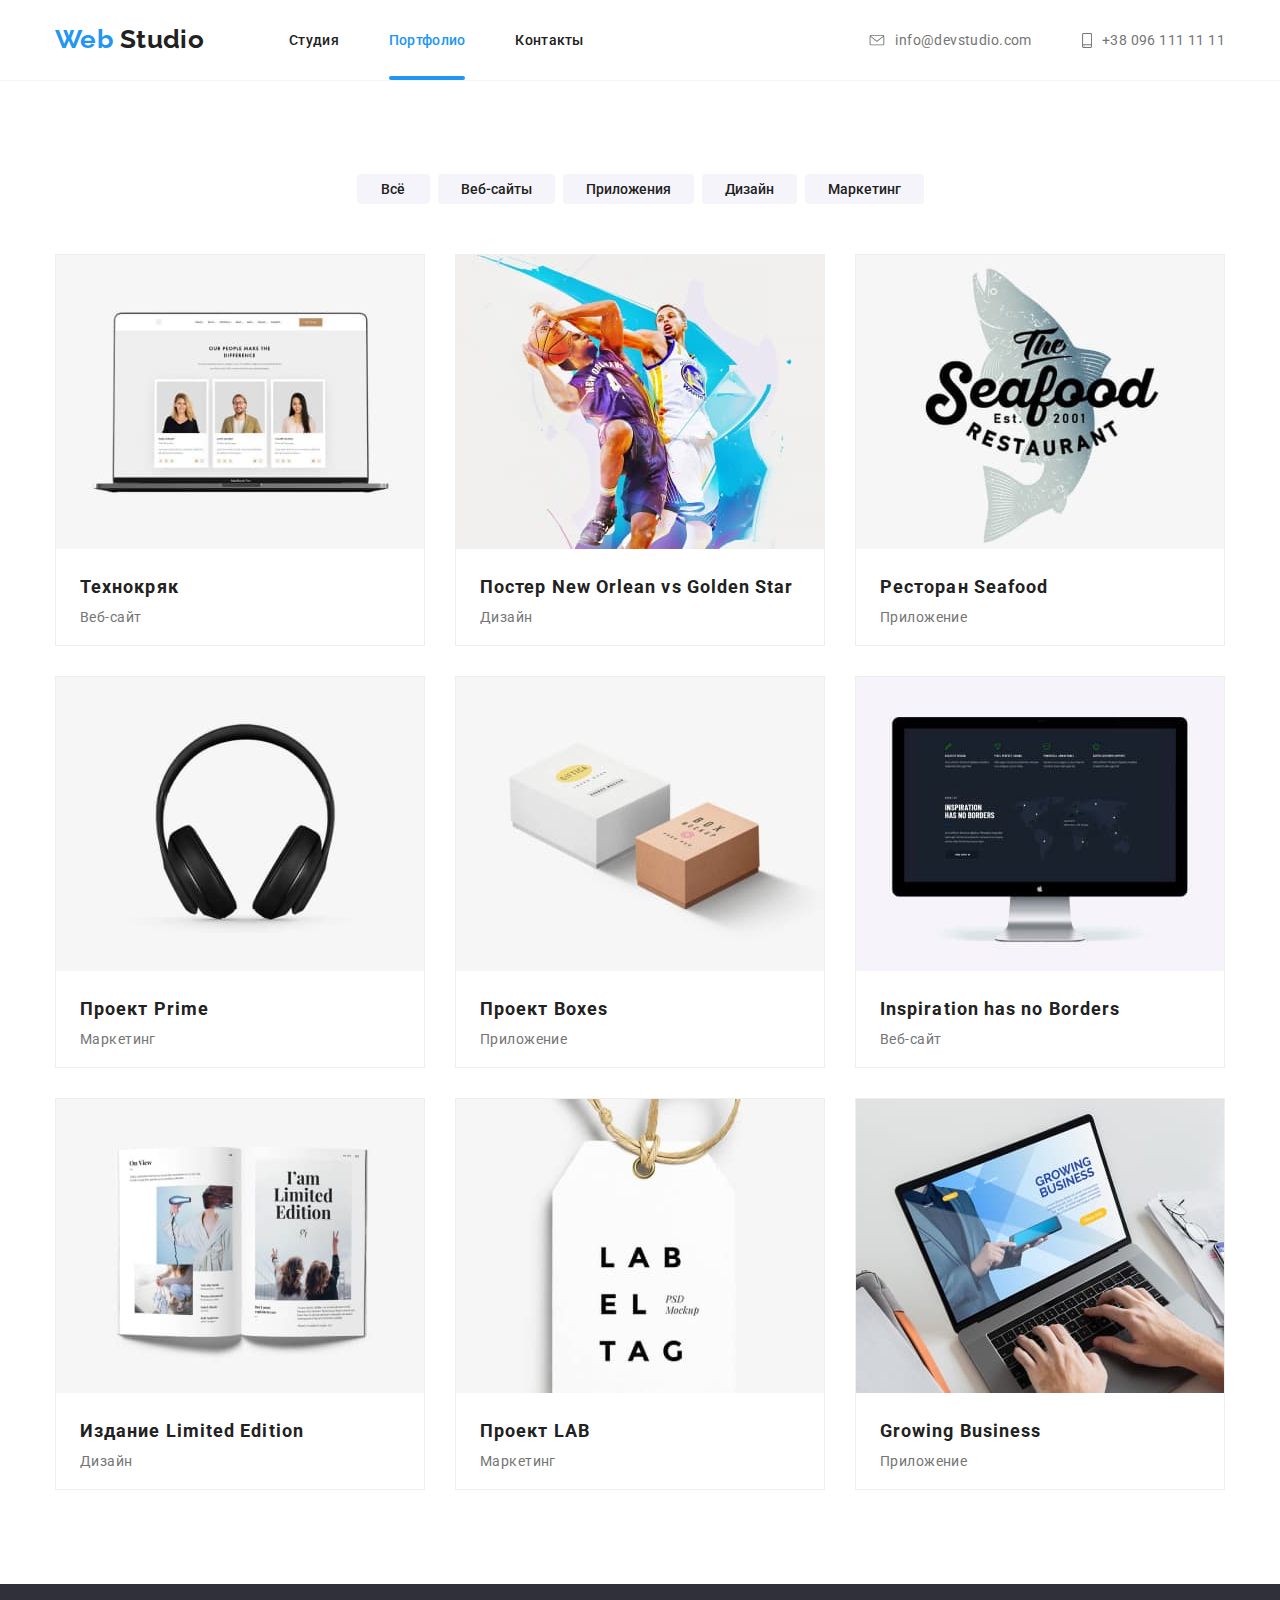
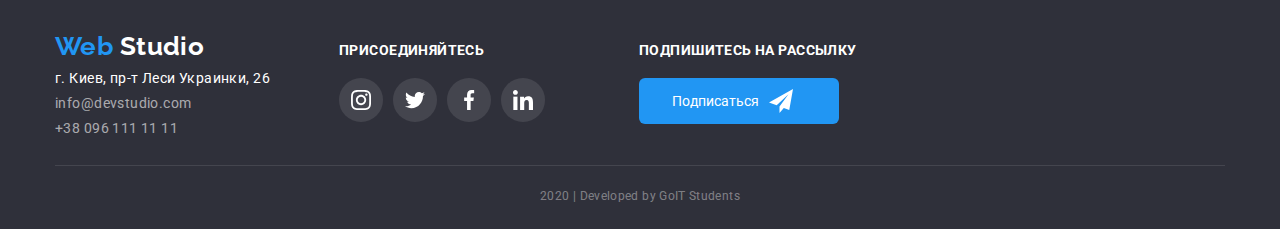
==== portfolio.html @ 6ba38fa1 "реп на дз№6" ====
<!DOCTYPE html>
<html lang="ru">
  <head>
    <meta charset="UTF-8" />
    <meta name="viewport" content="width=device-width, initial-scale=1.0" />
    <link
      href="https://fonts.googleapis.com/css2?family=Raleway:wght@700&family=Roboto:wght@400;500;700;900&display=swap"
      rel="stylesheet"
    />
    <link
      rel="stylesheet"
      href="https://cdnjs.cloudflare.com/ajax/libs/modern-normalize/0.6.0/modern-normalize.min.css"
    />
    <link rel="stylesheet" href="./CSS/style.css" />

    <title>Web Studio v.1</title>
  </head>

  <body>
    <header class="header">
      <div class="conteiner header-flex">
        <a href="./index.html" class="logo">
          <span class="main-logo">Web </span>Studio
          <!-- <svg class="icon header-logo">
              <use href="./img/symbol-defs.svg#icon-header-logo"></use>
            </svg> -->
        </a>
        <nav class="main-nav">
          <ul class="no-padding no-margin flex-nav">
            <li class="item">
              <a href="./index.html" class="link">Студия</a>
            </li>
            <li class="item">
              <a href="./portfolio.html" class="link active">Портфолио </a>
            </li>
            <li class="item">
              <a href="" class="link">Контакты</a>
            </li>
          </ul>
        </nav>
        <address class="header-address">
          <a href="mailto:info@devstudio.com" class="mail">
            <svg class="icon icon-mail">
              <use href="./img/symbol-defs.svg#icon-mail"></use>
            </svg>
            <span class="address-text">info@devstudio.com</span></a
          >

          <a href="tel:+380961111111" class="phone">
            <svg class="icon icon-phone">
              <use href="./img/symbol-defs.svg#icon-phone"></use>
            </svg>
            <span class="address-text">+38 096 111 11 11</span></a
          >
        </address>
      </div>
    </header>

    <main>
      <div class="portfolio">
        <h1 class="is-hidden">Портфолио</h1>
        <!-- filter -->
        <section>
          <div class="filtr">
            <h2 class="filtr-title is-hidden">Фильтр</h2>
            <ul class="conteiner filtr-flex">
              <li class="item">
                <button type="button" class="btn-secondary">Всё</button>
              </li>
              <li class="item">
                <button type="button" class="btn-secondary">Веб-сайты</button>
              </li>
              <li class="item">
                <button type="button" class="btn-secondary">Приложения</button>
              </li>
              <li class="item">
                <button type="button" class="btn-secondary">Дизайн</button>
              </li>
              <li class="item">
                <button type="button" class="btn-secondary">Маркетинг</button>
              </li>
            </ul>
          </div>
        </section>
        <!-- projects -->
        <section class="projects">
          <div class="conteiner">
            <h2 class="projects-title is-hidden">Проекты</h2>
            <ul class="no-margin no-padding projects-list">
              <li class="portfolio-card">
                <a href="">
                  <div class="animation">
                    <img src="./img/img1.jpg" alt="image" width="370px" />
                    <p class="filtr-item">
                      Технокряк это современная площадка распространения
                      коронавируса. Компании используют эту платформу для
                      цифрового шпионажа и атак на защищённые сервера
                      конкурентов.
                    </p>
                  </div>
                  <div class="description">
                    <h3 class="projects-item">Технокряк</h3>
                    <p>Веб-сайт</p>
                  </div>
                </a>
              </li>
              <li class="portfolio-card">
                <a href="">
                  <div class="animation">
                    <img src="./img/img2.jpg" alt="image" width="370px" />
                    <p class="filtr-item">
                      Технокряк это современная площадка распространения
                      коронавируса. Компании используют эту платформу для
                      цифрового шпионажа и атак на защищённые сервера
                      конкурентов.
                    </p>
                  </div>
                  <div class="description">
                    <h3 class="projects-item">
                      Постер New Orlean vs Golden Star
                    </h3>
                    <p>Дизайн</p>
                  </div>
                </a>
              </li>
              <li class="portfolio-card">
                <a href="">
                  <div class="animation">
                    <img src="./img/img3.jpg" alt="image" width="370px" />
                    <p class="filtr-item">
                      Технокряк это современная площадка распространения
                      коронавируса. Компании используют эту платформу для
                      цифрового шпионажа и атак на защищённые сервера
                      конкурентов.
                    </p>
                  </div>
                  <div class="description">
                    <h3 class="projects-item">Ресторан Seafood</h3>
                    <p>Приложение</p>
                  </div></a
                >
              </li>
              <li class="portfolio-card">
                <a href="">
                  <div class="animation">
                    <img src="./img/img4.jpg" alt="image" width="370px" />
                    <p class="filtr-item">
                      Технокряк это современная площадка распространения
                      коронавируса. Компании используют эту платформу для
                      цифрового шпионажа и атак на защищённые сервера
                      конкурентов.
                    </p>
                  </div>
                  <div class="description">
                    <h3 class="projects-item">Проект Prime</h3>
                    <p>Маркетинг</p>
                  </div></a
                >
              </li>
              <li class="portfolio-card">
                <a href="">
                  <div class="animation">
                    <img src="./img/img5.jpg" alt="image" width="370px" />
                    <p class="filtr-item">
                      Технокряк это современная площадка распространения
                      коронавируса. Компании используют эту платформу для
                      цифрового шпионажа и атак на защищённые сервера
                      конкурентов.
                    </p>
                  </div>
                  <div class="description">
                    <h3 class="projects-item">Проект Boxes</h3>
                    <p>Приложение</p>
                  </div></a
                >
              </li>
              <li class="portfolio-card">
                <a href="">
                  <div class="animation">
                    <img src="./img/img6.jpg" alt="image" width="370px" />
                    <p class="filtr-item">
                      Технокряк это современная площадка распространения
                      коронавируса. Компании используют эту платформу для
                      цифрового шпионажа и атак на защищённые сервера
                      конкурентов.
                    </p>
                  </div>
                  <div class="description">
                    <h3 class="projects-item">Inspiration has no Borders</h3>
                    <p>Веб-сайт</p>
                  </div></a
                >
              </li>
              <li class="portfolio-card">
                <a href="">
                  <div class="animation">
                    <img src="./img/img7.jpg" alt="image" width="370px" />
                    <p class="filtr-item">
                      Технокряк это современная площадка распространения
                      коронавируса. Компании используют эту платформу для
                      цифрового шпионажа и атак на защищённые сервера
                      конкурентов.
                    </p>
                  </div>
                  <div class="description">
                    <h3 class="projects-item">Издание Limited Edition</h3>
                    <p>Дизайн</p>
                  </div></a
                >
              </li>
              <li class="portfolio-card">
                <a href="">
                  <div class="animation">
                    <img src="./img/img8.jpg" alt="image" width="370px" />
                    <p class="filtr-item">
                      Технокряк это современная площадка распространения
                      коронавируса. Компании используют эту платформу для
                      цифрового шпионажа и атак на защищённые сервера
                      конкурентов.
                    </p>
                  </div>
                  <div class="description">
                    <h3 class="projects-item">Проект LAB</h3>
                    <p>Маркетинг</p>
                  </div></a
                >
              </li>
              <li class="portfolio-card">
                <a href="">
                  <div class="animation">
                    <img src="./img/img9.jpg" alt="image" width="370px" />
                    <p class="filtr-item">
                      Технокряк это современная площадка распространения
                      коронавируса. Компании используют эту платформу для
                      цифрового шпионажа и атак на защищённые сервера
                      конкурентов.
                    </p>
                  </div>
                  <div class="description">
                    <h3 class="projects-item">Growing Business</h3>
                    <p>Приложение</p>
                  </div>
                </a>
              </li>
            </ul>
          </div>
        </section>
      </div>
    </main>
    <footer class="footer">
      <div class="conteiner footer-flex">
        <address class="contacts">
          <a href="./index.html" class="logo logo-w">
            <span class="main-logo">Web </span>
            <span class="footer-logo">Studio </span>
            <!-- <svg class="icon footer-logo">
                <use href="./img/symbol-defs.svg#icon-footer-logo"></use>
              </svg> -->
          </a>

          <span class="footer-address">г. Киев, пр-т Леси Украинки, 26</span>

          <a href="mailto:info@devstudio.com" class="link">
            info@devstudio.com
          </a>

          <a href="tel:+380961111111" class="link">+38 096 111 11 11</a>
        </address>
        <div class="subscribe-conteiner">
          <b class="subscribe">Присоединяйтесь</b>
          <ul class="no-margin no-padding sub-flex">
            <li class="item">
              <a
                href="https://www.instagram.com/"
                class="footer-link btn-icon icon-instagram"
              >
              </a>
            </li>
            <li class="item">
              <a
                href="https://twitter.com/explore"
                class="footer-link btn-icon icon-twitter"
              >
              </a>
            </li>
            <li class="item">
              <a
                href="https://www.facebook.com/"
                class="footer-link btn-icon icon-facebook"
              >
              </a>
            </li>
            <li class="item">
              <a
                href="https://www.linkedin.com/"
                class="footer-link btn-icon icon-linkedin"
              >
              </a>
            </li>
          </ul>
        </div>
        <div class="form-conteiner">
          <b class="subscribe">Подпишитесь на рассылку</b>
          <form action=""></form>
          <button type="button" class="btn">Подписаться</button>
        </div>
      </div>
      <div class="conteiner">
        <p class="c-right no-margin no-padding">
          2020 | Developed by GoIT Students
        </p>
      </div>
    </footer>
  </body>
</html>
---- CSS/style.css ----
/* Палитра цветов */
/* 
    Основной фон  #FFFFFF;
    Вторичный фон  #F5F4FA;
    Футер фон #2F303A;
    Акцент #2196F3;
    Иконки по умолчанию #AFB1B8;
    Основной цвет текста #757575;
    Вторичный цвет текста #212121;
    
    
*/

:root {
  --main-backgrond: #ffffff;
  --secondary-backgrond: #f5f4fa;
  --accent-collor: #2196f3;
  --main-text-color: #757575;
  --secondary-text-color: #212121;
  --secondary-white-color: #ffffff;
  --icon-color: #afb1b8;
  --cubic: cubic-bezier(0.4, 0, 0.2, 1);
}
/* Обнуление */

/* html {
  box-sizing: border-box;
}

*,
*::before,
*::after {
  box-sizing: inherit;
} */

a {
  text-decoration: none;
  color: inherit;
}

ul {
  list-style: none;
}

img {
  display: block;
}

address {
  font-style: inherit;
}
body {
  font-family: 'roboto', sans-serif;
  color: var(--main-text-color);
  font-size: 14px;
  letter-spacing: 0.03em;
  padding-top: 80px;
}

header {
  position: fixed;
  width: 100%;
  top: 0;
  left: 0;
  z-index: 10;
}

.is-hidden {
  display: none;
}

.no-padding {
  padding: 0;
}

.no-margin {
  margin: 0;
}

/* Стили текста и цвета */

/* Header */

header {
  background-color: var(--main-backgrond);
  border-bottom: 1px solid var(--secondary-backgrond);
}

/* Стиль логотиа */
.logo {
  font-family: 'Raleway', sans-serif;
  color: var(--secondary-text-color);
  font-weight: 700;
  font-size: 26px;

  transition: 250ms text-shadow var(--cubic);
}
.main-logo {
  font-family: 'Raleway', sans-serif;
  color: var(--accent-collor);
  font-weight: 700;
  font-size: 26px;
}
.logo:hover,
.logo:focus {
  text-shadow: 1px 4px 6px rgba(0, 0, 0, 0.16), 0px 4px 4px rgba(0, 0, 0, 0.06),
    0px 1px 1px rgba(0, 0, 0, 0.12);
}

.logo-w:hover,
.logo-w:focus {
  text-shadow: 1px 4px 6px rgba(255, 255, 255, 0.16),
    0px 4px 4px rgba(182, 173, 173, 0.06), 0px 1px 1px rgba(179, 165, 165, 0.12);
}

/* Стили главной навигации */
.main-nav {
  color: var(--secondary-text-color);
  font-weight: 500;
  font-size: 14px;
  letter-spacing: 0.02em;
}

.main-nav .link {
  transition: 250ms color var(--cubic);
}

.link:hover,
.link:focus {
  color: var(--accent-collor);
}

.active {
  position: relative;
  color: var(--accent-collor);
  /* padding-bottom: 32px;
  border-bottom: 3px solid var(--accent-collor); */
}

.active::after {
  position: absolute;
  bottom: 0;
  left: 0;

  width: 100%;
  border: var(--accent-collor) solid 2px;
  border-radius: 2px;

  content: '';
}

/* Стиль аднесса */
.mail:hover,
.mail:focus,
.phone:hover,
.phone:focus {
  color: var(--accent-collor);
}

/* Footer */

.footer-logo {
  color: var(--secondary-white-color);
}
footer {
  color: var(--secondary-wight-color);
  background-color: #2f303a;
}

.footer-address {
  display: block;
  color: var(--secondary-white-color);
  margin-top: 8px;
}

.footer-link {
  color: var(--secondary-white-color);
  background: rgba(255, 255, 255, 0.1);
  transition: 250ms background-color var(--cubic);
}
.footer-link:hover,
.footer-link:focus {
  background-color: var(--accent-collor);
}
.subscribe {
  font-size: 14px;
  line-height: 16px;
  letter-spacing: 0.03em;
  text-transform: uppercase;
}
.contacts .link {
  color: rgba(255, 255, 255, 0.6);
  transition: 250ms color cubic-bezier(0.4, 0, 0.2, 1);
}
.contacts .link:hover,
.contacts .link:focus {
  color: var(--accent-collor);
}
.c-right {
  color: rgba(255, 255, 255, 0.4);
  font-size: 12px;
  line-height: 200%;
  text-align: center;
  letter-spacing: 0.03em;
}

/* main */

.hero-title {
  color: var(--secondary-white-color);
  font-weight: 900;
  font-size: 44px;
  line-height: 136%;
  text-align: center;
  letter-spacing: 0.06em;
  text-transform: uppercase;
}

.hero-link {
  font-weight: 700;
  font-size: 16px;
  line-height: 187%;
  letter-spacing: 0.03em;
  color: var(--secondary-white-color);
  transition: 250ms all var(--cubic);
}
.hero-link:hover,
.hero-link:focus {
  box-shadow: 1px 4px 6px rgba(255, 255, 255, 0.16),
    0px 4px 4px rgba(255, 252, 252, 0.06), 0px 1px 1px rgba(209, 197, 197, 0.12);
  transform: translate(1px, 1px);
}

.features-item {
  color: var(--secondary-text-color);
  font-weight: bold;
  font-size: 14px;
  line-height: 114%;
  letter-spacing: 0.03em;
  text-transform: uppercase;
}
.features-text {
  font-weight: normal;
  font-size: 14px;
  line-height: 171%;
}
/* work */

.work-title {
  font-weight: bold;
  font-size: 36px;
  line-height: 117%;
  text-align: center;
}

.work-item {
  color: var(--secondary-white-color);
  font-size: 14px;
  line-height: 1.2;
  text-align: center;
  text-transform: uppercase;
}

/* team */

.team {
  background-color: var(--secondary-backgrond);
}
.human:hover {
  box-shadow: 1px 4px 6px rgba(0, 0, 0, 0.16), 0px 4px 4px rgba(0, 0, 0, 0.06),
    0px 1px 1px rgba(0, 0, 0, 0.12);
}

.human-contacts .link {
  display: flex;
  justify-content: center;
  align-items: center;
  color: var(--icon-color);
  width: 44px;
  height: 44px;
  border: 1px solid transparent;
  border-radius: 50px;
  background-color: var(--secondary-white-color);
  transition: 250ms color var(--cubic), 250ms background-color var(--cubic);
}

.human-contacts .link:hover,
.human-contacts .link:focus {
  color: var(--secondary-white-color);
  background-color: var(--accent-collor);
}

.team-name {
  color: var(--secondary-text-color);
  font-weight: 500;
  font-size: 16px;
  line-height: 1.2;
  /* text-align: center; */
}

/* Company */

.company-title {
  font-weight: bold;
  font-size: 36px;
  line-height: 117%;
  text-align: center;
}

.company-item:hover,
.company-item:focus {
  border-color: var(--accent-collor);
  color: var(--accent-collor);
}
.company-item a:focus {
  border-color: var(--accent-collor);
  color: var(--accent-collor);
}

/* portfolio */

.filtr-item {
  position: absolute;
  top: 0;
  left: 0;

  font-weight: 500;
  font-size: 18px;
  line-height: 156%;
  text-align: center;
  background-color: rgba(33, 150, 243, 0.9);
  color: var(--secondary-white-color);
  opacity: 0;
  transform: translateY(100%);

  transition: 250ms transform var(--cubic), 250ms opacity var(--cubic);
}

.portfolio-card:hover .filtr-item {
  transform: translateY(0);
  opacity: 1;
}

.portfolio-card a:focus .filtr-item {
  transform: translateY(0);
  opacity: 1;
}

.animation {
  position: relative;
  overflow: hidden;
}

.projects-item {
  color: var(--secondary-text-color);
  font-weight: 700;
  font-size: 18px;
  line-height: 200%;
  letter-spacing: 0.06em;
}

.human {
  background-color: var(--main-backgrond);
  box-shadow: 1px 4px 6px rgba(0, 0, 0, 0.16), 0px 4px 4px rgba(0, 0, 0, 0.06),
    0px 1px 1px rgba(0, 0, 0, 0.12);
}

.box-title {
  position: absolute;
  bottom: 0;
  color: var(--secondary-white-color);
  font-weight: 700;
  font-size: 14px;
  line-height: 1.2;
  text-align: center;
  text-transform: uppercase;
  background-color: rgba(47, 48, 58, 0.8);
}

.work-title,
.team-title,
.company-title {
  color: var(--secondary-text-color);
  font-weight: 700;
  font-size: 36px;
  line-height: 1.6;
  text-align: center;
}

.invisibl {
  background-color: rgba(255, 255, 255, 0);
  color: rgba(255, 255, 255, 0);
}

/* Блочная модель */

.conteiner {
  width: 1200px;
  padding: 0 15px;
  margin: 0 auto;
  /* outline: 3px solid aqua; */
}

.btn {
  display: inline-block;
  min-width: 200px;
  border: 1px solid transparent;
  padding: 10px 32px;
  border-radius: 6px;
  color: var(--secondary-white-color);
  background-color: var(--accent-collor);
}

btn:hover,
btn:focus {
  box-shadow: 0px 2px 2px rgba(0, 0, 0, 0.3);
}

.btn:active {
  box-shadow: inset 0px 2px 2px rgba(0, 0, 0, 0.3);
}

/* header */

/* header {
  padding: 25px 0;
} */

/* hero */

.hero {
  text-align: center;
  padding: 200px 0;
}

.hero-link {
  margin-top: 30px;
  text-align: center;
}

/* features */

.features {
  padding-top: 94px;
}

.features-text {
  margin-top: 10px;
}

/* Work */

.work {
  padding: 94px 0;
}

.box-title {
  width: 370px;
  padding: 27px 82px;
}

.work ul {
  margin-top: 50px;
}

/* team */

.team {
  padding: 94px 0;
}

.team ul {
  margin-top: 50px;
}

.human {
  width: 270px;
  text-align: center;
}

.team > ul {
  margin-top: 50px;
}

.human > h3 {
  margin-top: 30px;
}

.human > p {
  margin-top: 10px;
}

.human > ul {
  margin: 16px;
}

/* company */

.company {
  padding: 94px 0;
  text-align: center;
}

.company-list {
  margin-top: 50px;
}

/* footer */

.btn-icon {
  display: inline-flex;
  border: 1px solid transparent;
  width: 44px;
  height: 44px;
  justify-content: center;
  align-items: center;
  border-radius: 50px;
  color: var(--secondary-white-color);
  background: rgba(255, 255, 255, 0.1);
}

.btn-icon:hover,
.btn-icon:focus {
  background-color: var(--accent-collor);
}
.btn-icon:active {
  box-shadow: inset 0px 2px 2px rgba(0, 0, 0, 0.3);
}

.icon-instagram {
  background-image: url(../img/instagram-2.svg);
  background-repeat: no-repeat;
  background-position: center;
}

.icon-twitter {
  background-image: url(../img/twitter-2.svg);
  background-repeat: no-repeat;
  background-position: center;
}

.icon-facebook {
  background-image: url(../img/facebook-2.svg);
  background-repeat: no-repeat;
  background-position: center;
}

.icon-linkedin {
  background-image: url(../img/linkedin-2.svg);
  background-repeat: no-repeat;
  background-position: center;
}

.contacts > .link {
  display: block;
  margin-top: 9px;
}

.subscribe {
  color: var(--secondary-white-color);
  display: inline-block;
  margin-bottom: 20px;
}

/* c-right */

.c-right {
  padding: 18px 0 21px;
  border-top: 1px solid rgba(255, 255, 255, 0.1);
}

/* Portfolio */

.portfolio {
  padding: 94px 0;
}
.description {
  padding-left: 24px;
}
/* filtr */

.btn-secondary {
  display: inline-block;
  min-width: 73px;
  border: 1px solid transparent;
  padding: 6px 22px;
  border-radius: 4px;
  font-weight: 500;
  color: var(--secondary-text-color);
  background-color: var(--secondary-backgrond);
  transition: 250ms all var(--cubic);
}

.btn-secondary:hover,
.btn-secondary:focus {
  color: var(--secondary-white-color);
  background-color: var(--accent-collor);
  box-shadow: 1px 4px 6px rgba(0, 0, 0, 0.16), 0px 4px 4px rgba(0, 0, 0, 0.06),
    0px 1px 1px rgba(0, 0, 0, 0.12);
}

.btn-secondary:active {
  box-shadow: inset 0px 2px 2px rgba(0, 0, 0, 0.3);
}

.portfolio-card {
  width: 370px;
  border: 1px solid #eeeeee;
}

.portfolio-card a {
  display: block;
  padding-bottom: 20px;
}

.portfolio-card:hover,
.portfolio-card a:focus {
  box-shadow: 1px 4px 6px rgba(0, 0, 0, 0.16), 0px 4px 4px rgba(0, 0, 0, 0.06),
    0px 1px 1px rgba(0, 0, 0, 0.12);
  transition: 250ms box-shadow var(--cubic);
}

.filtr-item {
  padding: 63px 24px;
}

.portfolio-card p {
  margin: 0;
}
.projects-item {
  margin: 20px 0 4px 0;
}

/* Flex index */

.flex-nav {
  display: flex;
}
.main-nav {
  margin-left: 85px;
}
.main-nav .item + .item {
  margin-left: 50px;
}
.flex-nav .link {
  display: block;
  padding-top: 32px;
  padding-bottom: 32px;
  border-radius: 2px;
}

.header-address {
  display: flex;
  margin-left: auto;
}
.mail {
  margin-right: 50px;
}
.header-flex {
  display: flex;
  align-items: center;
}

.features-flex {
  display: flex;
}
.features-flex .item + .item {
  margin-left: 30px;
}

.work-flex {
  display: flex;
}
.work-flex .item + .item {
  margin-left: 30px;
}

.team-flex {
  display: flex;
}
.team-flex .human + .human {
  margin-left: 30px;
}

.human-contacts {
  display: flex;
  justify-content: center;
  align-items: center;
}

.human-contacts .item + .item {
  margin-left: 10px;
}

.company-list {
  display: flex;
}

.company-item {
  display: flex;
  justify-content: center;
  align-items: center;
  height: 90px;
  width: 170px;
  border: 1px solid #afb1b8;
  border-radius: 4px;
  color: var(--icon-color);
  transition: 250ms color var(--cubic);
}

.company-list .company-item + .company-item {
  margin-left: 30px;
}

.footer-flex {
  display: flex;
  align-items: baseline;
  padding-top: 48px;
  padding-bottom: 28px;
}

.sub-flex {
  display: flex;
}
.sub-flex .item + .item {
  margin-left: 10px;
}

.subscribe-conteiner {
  margin-left: 69px;
}

.form-conteiner {
  margin-left: 94px;
}

/* Flex portfolio */

.filtr-flex {
  display: flex;
  justify-content: center;
}
.filtr-flex .item + .item {
  margin-left: 8px;
}

.projects-list {
  display: flex;
  flex-wrap: wrap;
}

/* Grid */

.portfolio-card {
  margin-top: 50px;
  margin-right: 30px;
}
.portfolio-card:nth-child(3n) {
  margin-right: 0;
}
.portfolio-card:nth-child(n + 4) {
  margin-top: 30px;
}

/* Оформление иконок и фона */

.hero {
  height: 600px;
  max-width: 1600px;
  margin-left: auto;
  margin-right: auto;

  background-color: rgba(47, 48, 58, 0.8);
  background-image: linear-gradient(
      to right,
      rgba(47, 48, 58, 0.8),
      rgba(47, 48, 58, 0.8)
    ),
    url(../img/hero-img.jpg);
  background-repeat: no-repeat;
}

.form-conteiner .btn::after {
  display: inline-block;
  content: '';
  width: 24px;
  height: 24px;
  margin-left: 10px;
  background-image: url(../img/icon-send.svg);
  background-repeat: no-repeat;
  background-position: center;
}

.form-conteiner .btn {
  display: flex;
  align-items: center;
  transition: 250ms box-shadow var(--cubic);
}
.form-conteiner .btn:hover,
.form-conteiner .btn:focus {
  box-shadow: 1px 4px 6px rgba(230, 218, 218, 0.16),
    0px 4px 4px rgba(175, 145, 145, 0.06), 0px 1px 1px rgba(133, 130, 130, 0.12);
}

.features-item::before {
  display: block;
  content: '';
  width: 270px;
  height: 120px;
  margin-left: auto;
  margin-right: auto;
  margin-bottom: 30px;
  border-radius: 4px;
  background-color: #f5f4fa;
  background-repeat: no-repeat;
  background-position: center;
}

.icon-feature-1::before {
  background-image: url(../img/feature-1.svg);
}
.icon-feature-2::before {
  background-image: url(../img/feature-2.svg);
}
.icon-feature-3::before {
  background-image: url(../img/feature-3.svg);
}
.icon-feature-4::before {
  background-image: url(../img/feature-4.svg);
}

.human-contacts .icon {
  width: 20px;
  height: 20px;
}

.logo-1 {
  width: 45px;
  height: 50px;
}

.logo-2 {
  width: 40px;
  height: 52px;
}

.logo-3 {
  width: 41px;
  height: 43px;
}

.logo-4 {
  width: 80px;
  height: 42px;
}

.logo-5 {
  width: 59px;
  height: 47px;
}

.logo-6 {
  width: 89px;
  height: 45px;
}

.footer-logo,
.header-logo {
  width: 153px;
  height: 31px;
}
.mail,
.phone {
  display: flex;
  align-items: center;
  transition: 250ms color var(--cubic);
}
.icon-mail {
  width: 16px;
  height: 11px;
}
.icon-phone {
  width: 10px;
  height: 15px;
}

.address-text {
  margin-left: 10px;
}

.icon {
  fill: currentColor;
}

.box {
  position: relative;
  transition: 250ms box-shadow var(--cubic);
}
.box:hover {
  box-shadow: 1px 4px 6px rgba(0, 0, 0, 0.16), 0px 4px 4px rgba(0, 0, 0, 0.06),
    0px 1px 1px rgba(0, 0, 0, 0.12);
}
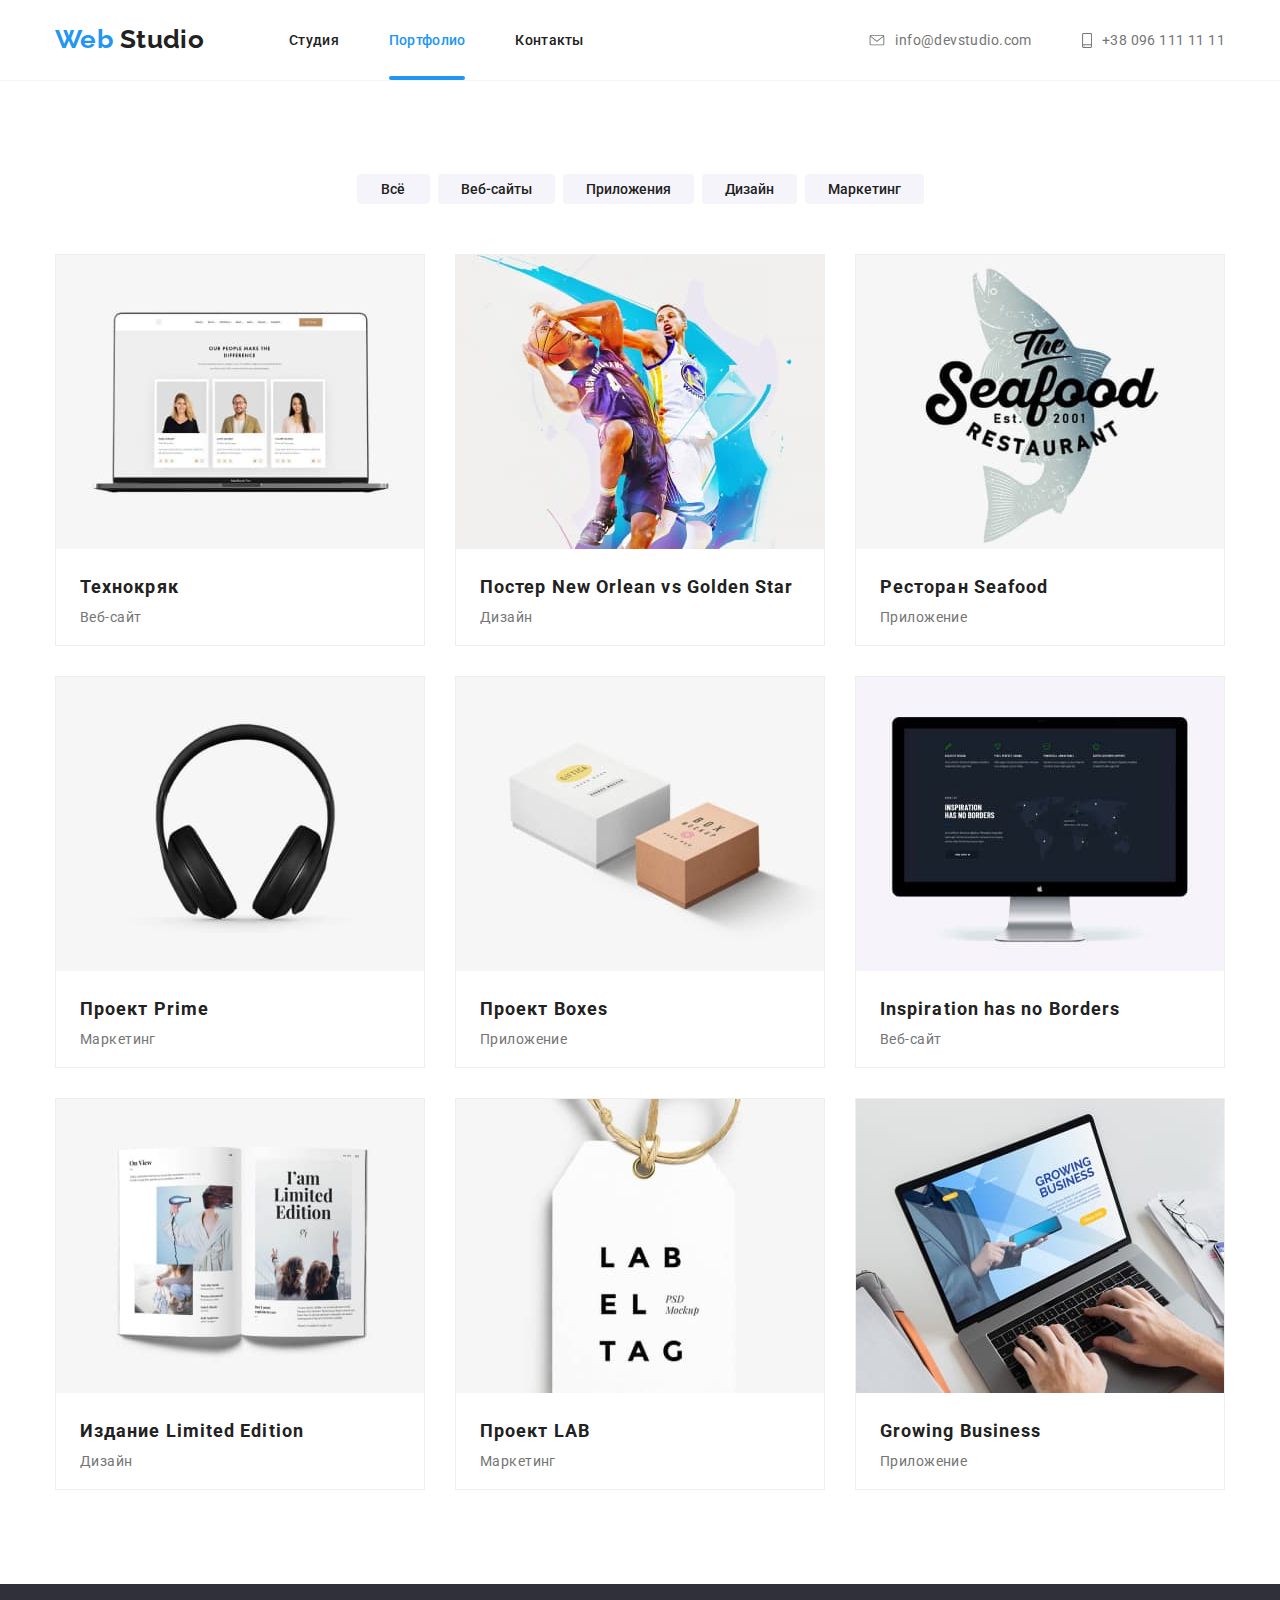
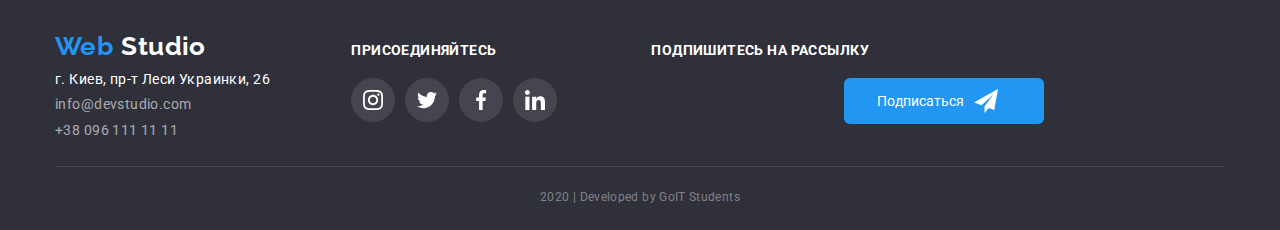
==== commit 697eca0f: "Сделан чекбокс, исправлены клас, добавлена анимация на лейблысы в портфлио" ====
--- a/portfolio.html
+++ b/portfolio.html
@@ -58,11 +58,11 @@
 
     <main>
       <div class="portfolio">
-        <h1 class="is-hidden">Портфолио</h1>
+        <h1 class="hide">Портфолио</h1>
         <!-- filter -->
         <section>
           <div class="filtr">
-            <h2 class="filtr-title is-hidden">Фильтр</h2>
+            <h2 class="filtr-title hide">Фильтр</h2>
             <ul class="conteiner filtr-flex">
               <li class="item">
                 <button type="button" class="btn-secondary">Всё</button>
@@ -85,7 +85,7 @@
         <!-- projects -->
         <section class="projects">
           <div class="conteiner">
-            <h2 class="projects-title is-hidden">Проекты</h2>
+            <h2 class="projects-title hide">Проекты</h2>
             <ul class="no-margin no-padding projects-list">
               <li class="portfolio-card">
                 <a href="">
--- a/CSS/style.css
+++ b/CSS/style.css
@@ -66,7 +66,20 @@
 }
 
 .is-hidden {
-  display: none;
+  visibility: hidden;
+  opacity: 0;
+  pointer-events: none;
+}
+
+.hide {
+  position: absolute;
+  width: 1;
+  height: 1;
+  margin: -1px;
+  padding: 0;
+  border: 0;
+  clip: rect(0 0 0 0);
+  overflow: hidden;
 }
 
 .no-padding {
@@ -162,6 +175,7 @@
 .footer-logo {
   color: var(--secondary-white-color);
 }
+
 footer {
   color: var(--secondary-wight-color);
   background-color: #2f303a;
@@ -183,6 +197,8 @@
   background-color: var(--accent-collor);
 }
 .subscribe {
+  display: block;
+  width: 100%;
   font-size: 14px;
   line-height: 16px;
   letter-spacing: 0.03em;
@@ -222,13 +238,12 @@
   line-height: 187%;
   letter-spacing: 0.03em;
   color: var(--secondary-white-color);
-  transition: 250ms all var(--cubic);
+  transition: 250ms box-shadow var(--cubic);
 }
 .hero-link:hover,
 .hero-link:focus {
   box-shadow: 1px 4px 6px rgba(255, 255, 255, 0.16),
     0px 4px 4px rgba(255, 252, 252, 0.06), 0px 1px 1px rgba(209, 197, 197, 0.12);
-  transform: translate(1px, 1px);
 }
 
 .features-item {
@@ -556,6 +571,14 @@
   margin-top: 9px;
 }
 
+.contacts > a {
+  display: flex;
+}
+
+.logo-w > span {
+  margin-right: 8px;
+}
+
 .subscribe {
   color: var(--secondary-white-color);
   display: inline-block;
@@ -731,7 +754,11 @@
 }
 
 .form-conteiner {
+  display: flex;
+  flex-wrap: wrap;
+  justify-content: center;
   margin-left: 94px;
+  width: 100%;
 }
 
 /* Flex portfolio */
@@ -794,6 +821,7 @@
 .form-conteiner .btn {
   display: flex;
   align-items: center;
+  margin-left: 12px;
   transition: 250ms box-shadow var(--cubic);
 }
 .form-conteiner .btn:hover,
@@ -900,3 +928,304 @@
   box-shadow: 1px 4px 6px rgba(0, 0, 0, 0.16), 0px 4px 4px rgba(0, 0, 0, 0.06),
     0px 1px 1px rgba(0, 0, 0, 0.12);
 }
+
+/* modal */
+
+.backdrop {
+  position: fixed;
+  top: 0;
+  left: 0;
+  width: 100%;
+  height: 100%;
+  background-color: rgba(0, 0, 0, 0.2);
+  z-index: 20;
+  opacity: 1;
+
+  transition: 150ms all var(--cubic);
+}
+
+.modal {
+  position: absolute;
+  top: 50%;
+  left: 50%;
+  transform: translate(-50%, -50%) scale(1);
+  width: 528px;
+  height: 581px;
+  background-color: var(--main-backgrond);
+  padding: 40px;
+  border-radius: 4px;
+  box-shadow: 0px 2px 1px rgba(0, 0, 0, 0.2), 0px 1px 1px rgba(0, 0, 0, 0.14),
+    0px 1px 3px rgba(0, 0, 0, 0.12);
+  opacity: 1;
+  transition: 250ms all var(--cubic);
+}
+
+.backdrop.is-hidden .modal {
+  top: 50%;
+  left: 50%;
+  transform: translate(-50%, -50%) scale(0.7);
+  opacity: 0;
+}
+
+.form {
+  display: flex;
+  flex-direction: column;
+}
+
+.form-title {
+  display: block;
+  font-weight: bold;
+  font-size: 20px;
+  line-height: 23px;
+  text-align: center;
+  letter-spacing: 0.03em;
+  margin-bottom: 30px;
+  color: var(--secondary-text-color);
+}
+
+.form-aria {
+  position: relative;
+  display: block;
+  margin-bottom: 28px;
+  border: 1px solid rgba(33, 33, 33, 0.2);
+  border-radius: 4px;
+}
+
+.user-data:hover ~ .icon,
+.user-data:focus ~ .icon {
+  color: var(--accent-collor);
+}
+
+.user-data:hover,
+.user-data:focus {
+  border-color: var(--accent-collor);
+  outline: var(--accent-collor);
+}
+
+.form-item {
+  display: flex;
+  width: 100%;
+  margin-bottom: 28px;
+}
+
+.user-data {
+  display: block;
+  width: 100%;
+  padding: 12px 42px;
+  border: 1px solid transparent;
+}
+.label {
+  display: block;
+  position: absolute;
+  top: 50%;
+  left: 42px;
+  transform: translateY(-50%);
+  transition: 250ms transform var(--cubic);
+}
+
+.user-data:not(:placeholder-shown) + .label {
+  transform: translateY(-42px) translateX(-38px);
+  /* color: var(--accent-collor); */
+}
+
+/* text aria  */
+
+.text-aria {
+  position: relative;
+}
+
+.coment-title {
+  position: absolute;
+  top: 12px;
+  left: 13px;
+  transition: 250ms transform var(--cubic);
+}
+
+.coment {
+  display: block;
+  width: 100%;
+  height: 120px;
+  padding: 12px 16px;
+  border: 1px solid rgba(33, 33, 33, 0.2);
+  border-radius: 4px;
+  margin-bottom: 20px;
+  resize: none;
+}
+.coment:hover,
+.coment:focus {
+  border-color: var(--accent-collor);
+  outline: var(--accent-collor);
+}
+
+.coment:hover + .coment-title,
+.coment:focus + .coment-title {
+  color: var(--accent-collor);
+  animation: comentGO 300ms var(--cubic);
+  animation-fill-mode: forwards;
+}
+
+.coment:not(:placeholder-shown) + .coment-title {
+  transform: translateY(-35px) translateX(-9px);
+}
+
+.policy {
+  display: flex;
+  align-items: center;
+  align-self: center;
+  margin-bottom: 30px;
+}
+
+.policy .link {
+  margin-left: 4px;
+}
+
+.policy-icon {
+  display: block;
+  width: 15px;
+  height: 15px;
+  border: 2px solid var(--secondary-text-color);
+  border-radius: 4px;
+  margin-right: 7px;
+}
+
+.checkbox:checked + .policy-icon {
+  border-color: transparent;
+  background-color: var(--accent-collor);
+  background-image: url(../img/check.svg);
+  background-size: contain;
+  background-origin: border-box;
+}
+
+.checkbox:focus + .policy-icon,
+.checkbox:hover + .policy-icon {
+  border-color: var(--accent-collor);
+}
+
+.checkbox:checked:focus + .policy-icon,
+.checkbox:checked:hover + .policy-icon {
+  border-color: var(--secondary-text-color);
+}
+
+.form .btn {
+  align-self: center;
+  max-width: 200px;
+}
+
+.close-btn {
+  position: absolute;
+  right: 8px;
+  top: 8px;
+  display: flex;
+  justify-content: center;
+  align-items: center;
+  width: 30px;
+  height: 30px;
+  background: #ffffff;
+  border: 1px solid rgba(0, 0, 0, 0.1);
+  border-radius: 50px;
+}
+
+.close-btn:hover {
+  color: var(--accent-collor);
+}
+
+.policy .link {
+  color: var(--accent-collor);
+
+  text-decoration: underline;
+}
+
+.icon-close-modal {
+  width: 11px;
+  height: 11px;
+}
+
+.icon-name-modal,
+.icon-phone-modal,
+.icon-mail-modal {
+  width: 12px;
+  height: 12px;
+  display: block;
+  position: absolute;
+  top: 50%;
+  left: 19px;
+  transform: translateY(-50%);
+}
+
+.form .btn:hover,
+.form .btn:focus {
+  box-shadow: 0px 4px 4px rgba(0, 0, 0, 0.15);
+}
+
+.form .btn:active {
+  box-shadow: inset 0px 2px 2px rgba(0, 0, 0, 0.3);
+}
+
+.user-data:hover + .label,
+.user-data:focus + .label {
+  color: var(--accent-collor);
+  border-color: var(--accent-collor);
+  animation: textGO 250ms var(--cubic);
+  animation-fill-mode: forwards;
+}
+
+@keyframes textGO {
+  0% {
+    transform: translateY(-50%);
+  }
+
+  50% {
+    transform: translateY(-50%) translateY(-35px);
+  }
+
+  100% {
+    transform: translateY(-50%) translateY(-35px) translateX(-38px);
+  }
+}
+
+@keyframes comentGO {
+  0% {
+    transform: translateY(-50%);
+  }
+
+  50% {
+    transform: translateY(-50%) translateY(-27px);
+  }
+
+  100% {
+    transform: translateY(-50%) translateY(-27px) translateX(-9px);
+  }
+}
+
+/* footer form */
+
+.footer-form {
+  position: relative;
+  display: block;
+  width: 360px;
+}
+
+.footer-form:hover,
+.footer-form input:hover {
+  color: var(--accent-collor);
+  border-color: var(--accent-collor);
+}
+
+.footer-form input {
+  display: block;
+  margin-right: auto;
+  width: 100%;
+  padding: 15px 16px;
+  border: 1px solid rgba(255, 255, 255, 0.3);
+  border-radius: 4px;
+  background-color: transparent;
+}
+
+.footer-form label {
+  display: block;
+  position: absolute;
+  top: 50%;
+  left: 16px;
+  transform: translateY(-50%);
+  transition: 250ms transform var(--cubic);
+}
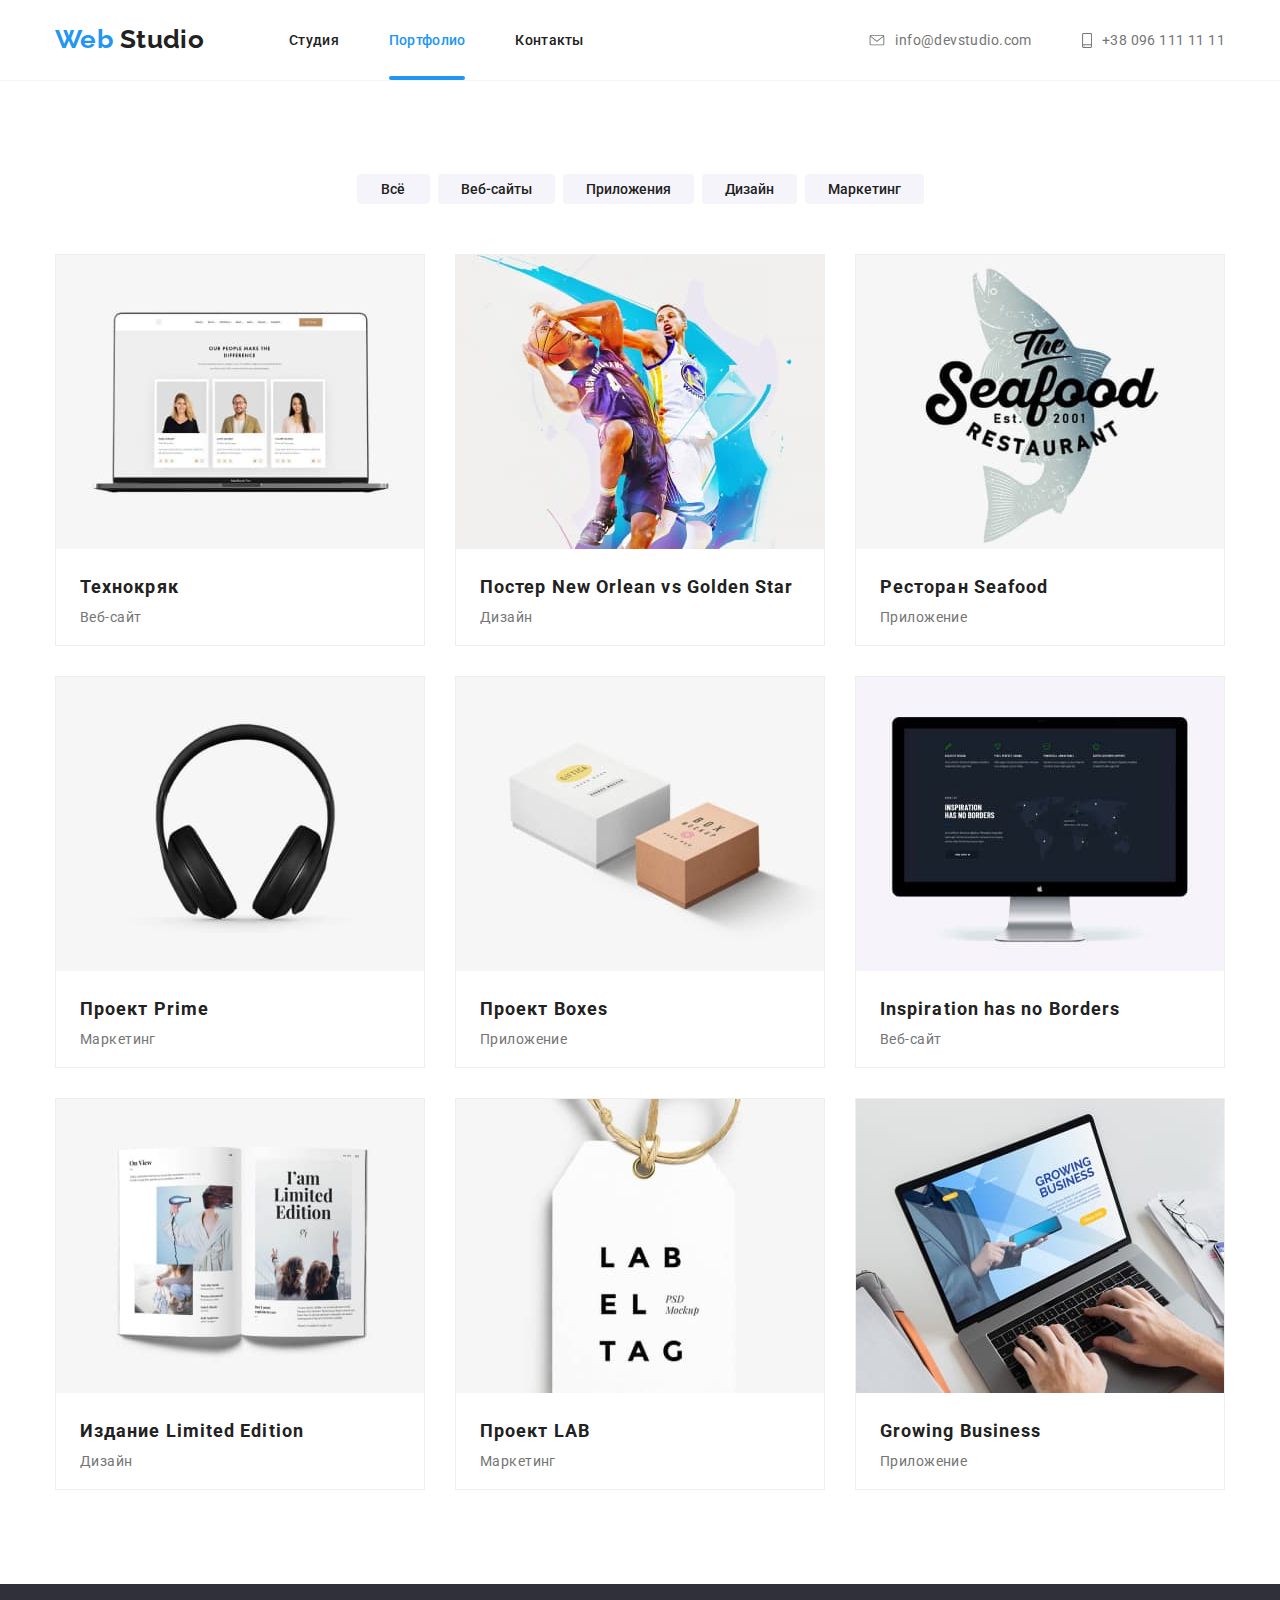
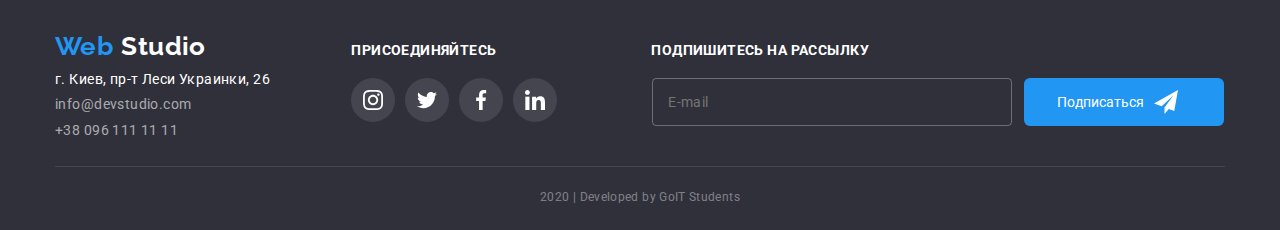
==== commit 2bebff5b: "Footer form fixed" ====
--- a/portfolio.html
+++ b/portfolio.html
@@ -254,8 +254,8 @@
             <span class="main-logo">Web </span>
             <span class="footer-logo">Studio </span>
             <!-- <svg class="icon footer-logo">
-                <use href="./img/symbol-defs.svg#icon-footer-logo"></use>
-              </svg> -->
+                  <use href="./img/symbol-defs.svg#icon-footer-logo"></use>
+                </svg> -->
           </a>
 
           <span class="footer-address">г. Киев, пр-т Леси Украинки, 26</span>
@@ -301,7 +301,16 @@
         </div>
         <div class="form-conteiner">
           <b class="subscribe">Подпишитесь на рассылку</b>
-          <form action=""></form>
+          <form class="footer-form">
+            <input
+              class="footer-input"
+              type="email"
+              name="mail"
+              id="mail"
+              placeholder=" "
+            />
+            <label class="text-mail" for="mail">E-mail</label>
+          </form>
           <button type="button" class="btn">Подписаться</button>
         </div>
       </div>
--- a/CSS/style.css
+++ b/CSS/style.css
@@ -1205,23 +1205,24 @@
   width: 360px;
 }
 
-.footer-form:hover,
-.footer-form input:hover {
-  color: var(--accent-collor);
+.footer-input:hover,
+.footer-input:focus {
   border-color: var(--accent-collor);
-}
-
-.footer-form input {
+  outline: transparent;
+}
+
+.footer-input {
   display: block;
   margin-right: auto;
   width: 100%;
   padding: 15px 16px;
   border: 1px solid rgba(255, 255, 255, 0.3);
   border-radius: 4px;
+  color: var(--secondary-white-color);
   background-color: transparent;
 }
 
-.footer-form label {
+.text-mail {
   display: block;
   position: absolute;
   top: 50%;
@@ -1229,3 +1230,7 @@
   transform: translateY(-50%);
   transition: 250ms transform var(--cubic);
 }
+
+.footer-input:not(:placeholder-shown) + .text-mail {
+  opacity: 0;
+}
